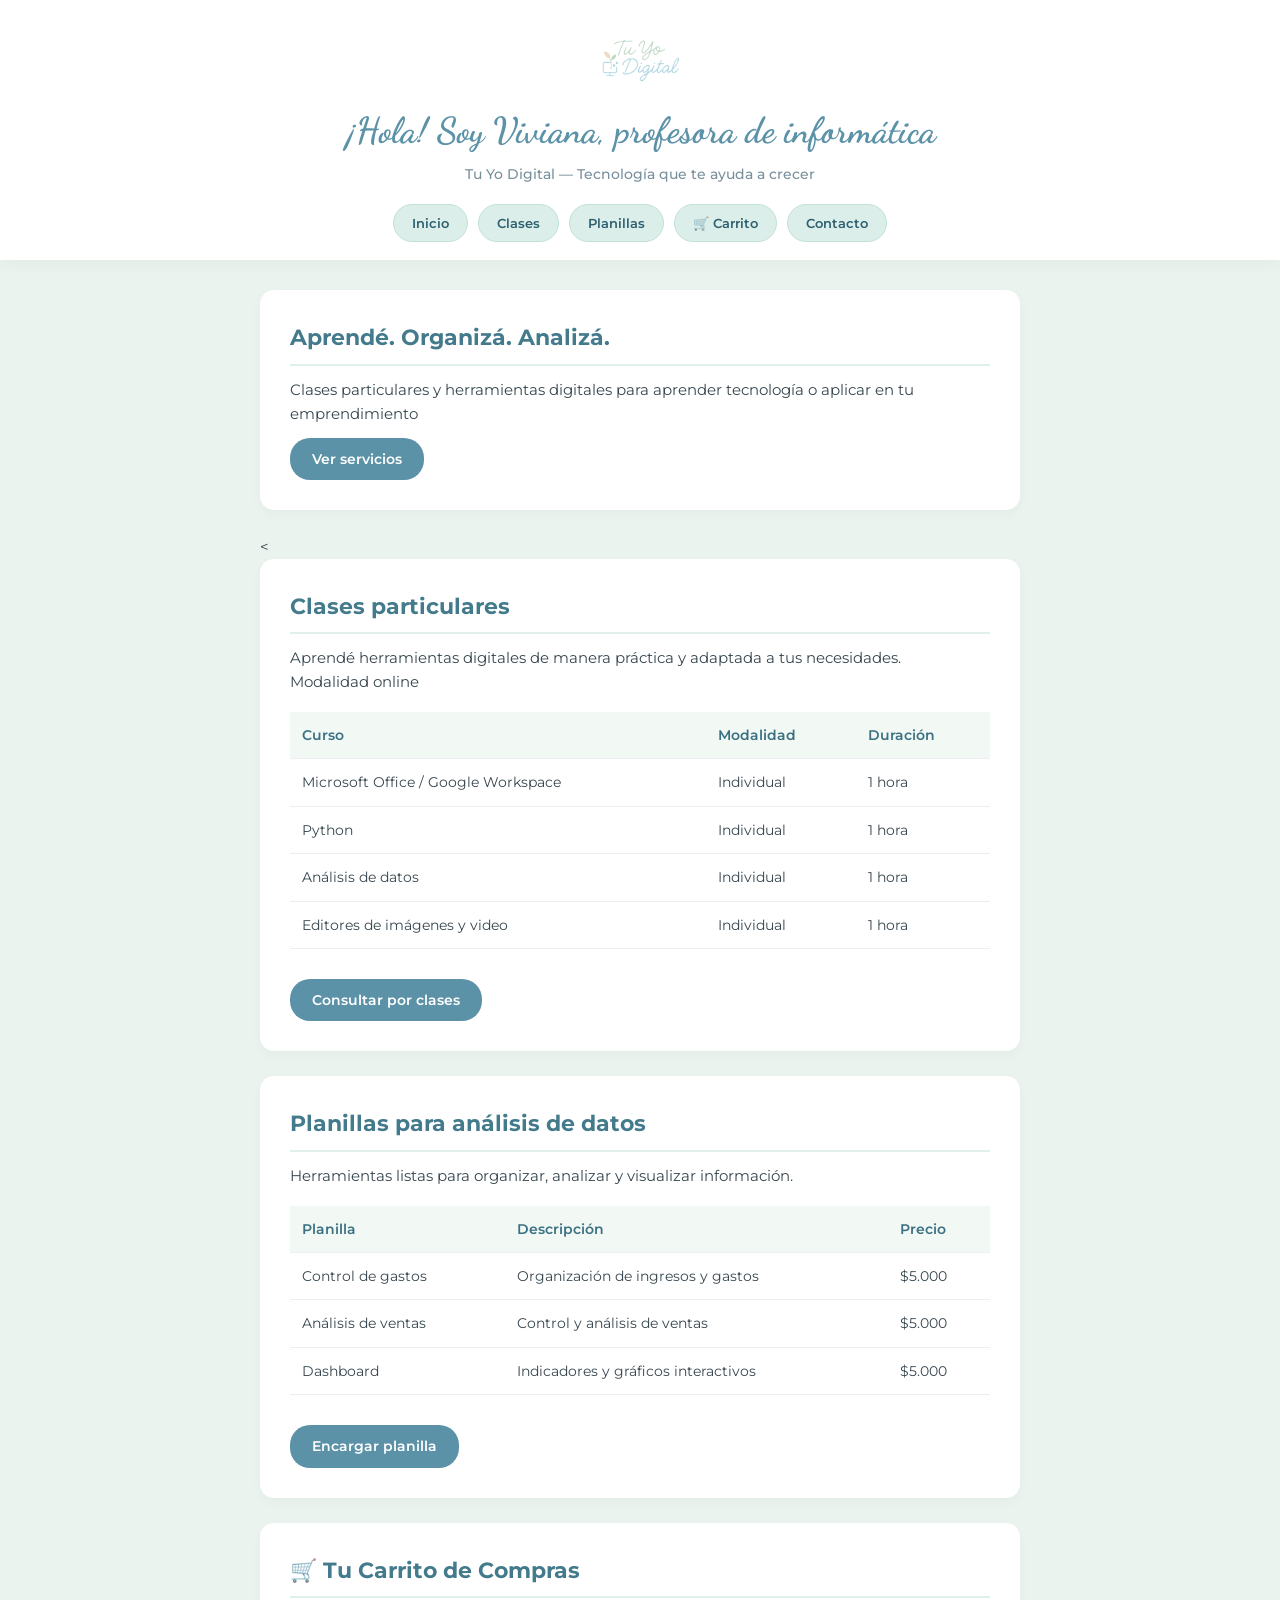
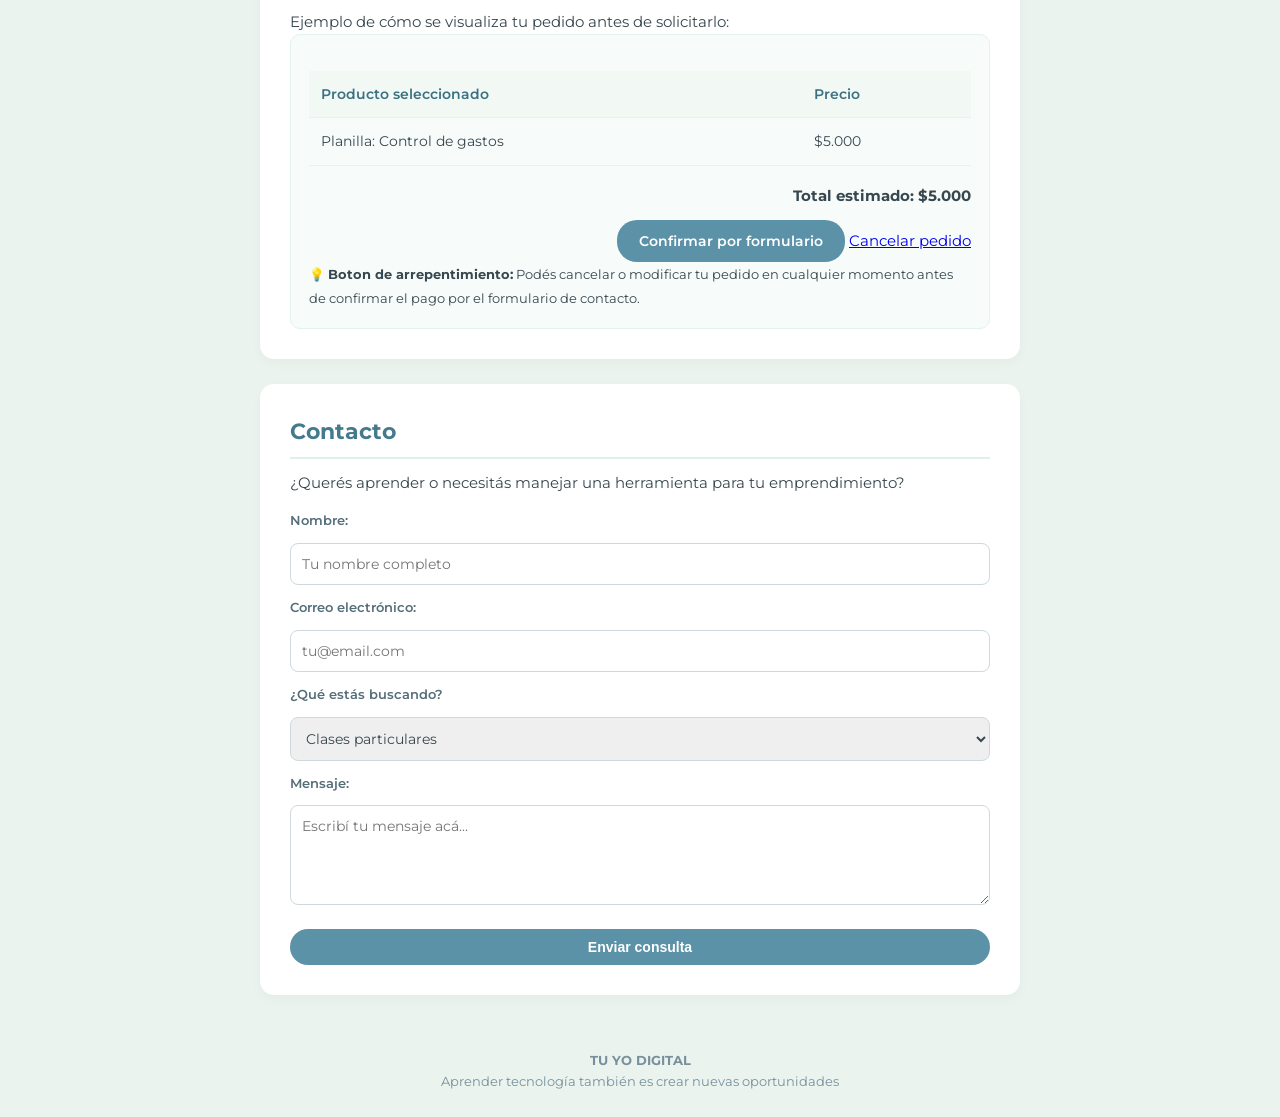
==== index.html @ 4d8b0ce8 "Primer commit: entrega del proyecto" ====
<!DOCTYPE html>
<!-- 'lang="es"' le indica a los buscadores y lectores de pantalla que el sitio está en español -->
<html lang="es">
<head>
    <!-- Define la codificación de caracteres para que se lean bien los acentos y las eñes -->
    <meta charset="UTF-8">

    <!-- Controla la vista en dispositivos móviles (responsive -->
    <meta name="viewport" content="width=device-width, initial-scale=1.0">

    <!-- Título que se muestra en la pestaña del navegador -->
    <title>Tu Yo Digital</title>
    
    <!-- CONEXIÓN CON GOOGLE FONTS -->
    <!-- Importamos dos tipografías externas: Dancing Script  y Montserrat -->
    <link rel="preconnect" href="https://fonts.googleapis.com">
    <link rel="preconnect" href="https://fonts.gstatic.com" crossorigin>
    <link href="https://fonts.googleapis.com/css2?family=Dancing+Script:wght@600;700&family=Montserrat:wght@400;500;600;700&display=swap" rel="stylesheet">

    <!-- CSS Apariencia visual -->
    <style>
        /* El asterisco (*) selecciona TODOS los elementos de la página. 
           Limpiamos márgenes predeterminados para controlar el diseño desde cero */
        * {
            margin: 0;
            padding: 0;
            box-sizing: border-box; /* Incluye bordes y rellenos en el ancho total */
        }

        /* Hace que la navegación con botones de salto (#inicio, #clases) desplace la página suavemente */
        html {
            scroll-behavior: smooth;
        }

        /* ESTILOS DEL CUERPO (BACKGROUND Y TIPOGRAFÍA GENERAL) */
        body {
            background-color: #eaf3ed;  /* Fondo verde pastel claro y relajante */
            color: #37474f;            /* Texto en gris oscuro */
            font-family: 'Montserrat', sans-serif; /* Tipografía principal */
            font-size: 15px;
            line-height: 1.6;          /* Espaciado entre líneas de texto */
        }

        /* ENCABEZADO (HEADER) FIJO */
        header {
            background-color: #ffffff; /* Fondo blanco para que resalte la cabecera */
            text-align: center;
            padding: 22px 20px 18px 20px;
            box-shadow: 0 4px 15px rgba(0, 0, 0, 0.04); /* Sombra suave inferior */
            position: sticky;                           /* Mantiene el header fijo al hacer scroll */
            top: 0;
            z-index: 100;                               /* Asegura que el header quede por encima de las secciones */
        }

        /* Control del logo */
        .logo-imagen {
            width: 100px;
            max-width: 100px;
            height: auto;
            display: block;
            margin: 0 auto 10px auto; /* Centra la imagen horizontalmente */
        }

        /* Título principal con fuente cursiva en azul pastel */
        h1 {
            font-family: 'Dancing Script', cursive;
            color: #5b92a8;             /* Azul pastel elegante */
            font-size: 36px;
            font-weight: 700;
            margin-bottom: 4px;
        }

        .subtitulo {
            color: #78909c;
            font-size: 14px;
            margin-bottom: 18px;
            font-weight: 500;
        }

        /* MENÚ DE NAVEGACIÓN */
        .menu-navegacion {
            display: flex;
            justify-content: center; /* Centra los botones del menú */
            gap: 10px;               /* Distancia entre botones */
            flex-wrap: wrap;         /* Permite que los botones bajen si la pantalla es pequeña */
        }

        /* BOTONES DEL MENÚ (Forma de píldora) */
        .btn-nav {
            background-color: #dceee9; /* Fondo suave mezcla verde/azul */
            color: #2e6070;            /* Texto azul pastel oscuro */
            padding: 8px 18px;
            text-decoration: none;      /* Quita el subrayado típico de los enlaces */
            border-radius: 20px;        /* Bordes redondeados */
            font-size: 13px;
            font-weight: 600;
            border: 1px solid #c2e2d8;
            transition: all 0.2s ease;  /* Transición suave al pasar el cursor */
        }

        /* EFECTO HOVER: Cambia de color cuando pasás el mouse por arriba */
        .btn-nav:hover {
            background-color: #5b92a8;
            color: #ffffff;
            border-color: #5b92a8;
            transform: translateY(-2px); /* Eleva levemente el botón */
        }

        /* CONTENEDOR PRINCIPAL Y SECCIONES */
        main {
            max-width: 800px;  /* Ancho máximo para mantener la lectura cómoda */
            margin: 30px auto; /* Centra el contenido horizontalmente */
            padding: 0 20px;
        }

        /* Cada sección actúa como una tarjeta blanca flotante */
        section {
            background: #ffffff;
            padding: 30px;
            margin-bottom: 25px;
            border-radius: 14px;
            box-shadow: 0 4px 12px rgba(0, 0, 0, 0.03); /* Sombra sutil alrededor */
        }

        /* Títulos secundarios (H2) de cada sección */
        h2 {
            color: #437a8c;            /* Azul pastel */
            font-size: 22px;
            font-weight: 700;
            margin-bottom: 12px;
            border-bottom: 2px solid #e0f0eb; /* Línea separadora inferior suave */
            padding-bottom: 8px;
        }

        /* TABLAS DE CONTENIDO */
        table {
            width: 100%;
            border-collapse: collapse; /* Une las líneas de celda para que se vea limpio */
            margin: 18px 0;
        }

        th, td {
            padding: 12px;
            text-align: left;
            font-size: 14px;
            border-bottom: 1px solid #eceff1;
        }

        /* Encabezados de tabla */
        th {
            background-color: #f2f9f5;
            color: #3b7182;
            font-weight: 600;
        }

        /* BOTONES DE ACCIÓN (Llamadas a la acción y botón de formulario) */
        .btn-accion, 
        button[type="submit"] {
            display: inline-block;
            background-color: #5b92a8; /* Azul pastel llamativo */
            color: #ffffff;
            padding: 10px 22px;
            border: none;
            border-radius: 20px;
            text-decoration: none;
            font-size: 14px;
            font-weight: 600;
            cursor: pointer;
            margin-top: 12px;
            transition: background-color 0.2s ease, transform 0.2s ease;
        }

        .btn-accion:hover, 
        button[type="submit"]:hover {
            background-color: #46768a;
            transform: translateY(-1px);
        }

        /* SECCIÓN CARRITO */
        .contenedor-carrito {
            background-color: #f7fcfa; /* Recuadro interno con tono diferencial */
            padding: 18px;
            border-radius: 10px;
            border: 1px solid #e3f2ed;
        }

        .total-carrito {
            text-align: right;
            margin-top: 12px;
        }

        /* FORMULARIO DE CONTACTO */
        form {
            display: flex;
            flex-direction: column; /* Alinea los elementos en columna (uno abajo del otro) */
            gap: 12px;               /* Espacio uniforme entre campos */
            margin-top: 15px;
        }

        label {
            font-size: 13px;
            font-weight: 600;
            color: #546e7a;
        }

        /* Estilo de los cuadros donde el usuario escribe o selecciona */
        input, select, textarea {
            padding: 11px;
            border: 1px solid #cfd8dc;
            border-radius: 8px;
            font-family: inherit;
            font-size: 14px;
            color: #37474f;
            outline: none;
            transition: border-color 0.2s ease;
        }

        /* Borde azul pastel cuando el usuario hace clic dentro de un campo */
        input:focus, select:focus, textarea:focus {
            border-color: #5b92a8;
        }

        textarea {
            min-height: 100px;
            resize: vertical; /* Permite estirar el cuadro solo hacia abajo */
        }

        /* PIE DE PÁGINA */
        footer {
            text-align: center;
            padding: 25px;
            color: #78909c;
            font-size: 13px;
        }
    </style>
</head>
<body>

    <!-- ENCABEZADO Y MENU -->
    <header>
        <img src="logo.png" alt="Logo de Tu Yo Digital" class="logo-imagen">
        <h1>¡Hola! Soy Viviana, profesora de informática</h1>
        <p class="subtitulo">Tu Yo Digital — Tecnología que te ayuda a crecer</p>

        <!-- Navegación con links que apuntan a los 'id' de cada sección -->
        <nav class="menu-navegacion">
            <a href="#inicio" class="btn-nav">Inicio</a>
            <a href="#clases" class="btn-nav">Clases</a>
            <a href="#planillas" class="btn-nav">Planillas</a>
            <a href="#carrito" class="btn-nav">🛒 Carrito</a>
            <a href="#contacto" class="btn-nav">Contacto</a>
        </nav>
    </header>

    <!-- CONTENIDO PRINCIPAL -->
    <main>

        <!-- SECCIÓN 1: INICIO -->
        <section id="inicio">
            <h2>Aprendé. Organizá. Analizá.</h2>
            <p>Clases particulares y herramientas digitales para aprender tecnología o aplicar en tu emprendimiento</p>
            <a href="#clases" class="btn-accion">Ver servicios</a>
        </section>
<
        <!-- SECCIÓN 2: CLASES PARTICULARES -->
        <section id="clases">
            <h2>Clases particulares</h2>
            <p>Aprendé herramientas digitales de manera práctica y adaptada a tus necesidades.</p> 
            <p>Modalidad online </p>
            
            <table>
                <thead>
                    <tr>
                        <th>Curso</th>
                        <th>Modalidad</th>
                        <th>Duración</th>
                    </tr>
                </thead>
                <tbody>
                    <tr>
                        <td>Microsoft Office / Google Workspace</td>
                        <td>Individual</td>
                        <td>1 hora</td>
                    </tr>
                    <tr>
                        <td>Python</td>
                        <td>Individual</td>
                        <td>1 hora</td>
                    </tr>
                    <tr>
                        <td>Análisis de datos</td>
                        <td>Individual</td>
                        <td>1 hora</td>
                    </tr>
                    <tr>
                        <td>Editores de imágenes y video</td>
                        <td>Individual</td>
                        <td>1 hora</td>
                    </tr>
                </tbody>
            </table>
            <a href="#contacto" class="btn-accion">Consultar por clases</a>
        </section>

        <!-- SECCIÓN 3: PLANILLAS -->
        <section id="planillas">
            <h2>Planillas para análisis de datos</h2>
            <p>Herramientas listas para organizar, analizar y visualizar información.</p>

            <table>
                <thead>
                    <tr>
                        <th>Planilla</th>
                        <th>Descripción</th>
                        <th>Precio</th>
                    </tr>
                </thead>
                <tbody>
                    <tr>
                        <td>Control de gastos</td>
                        <td>Organización de ingresos y gastos</td>
                        <td>$5.000</td>
                    </tr>
                    <tr>
                        <td>Análisis de ventas</td>
                        <td>Control y análisis de ventas</td>
                        <td>$5.000</td>
                    </tr>
                    <tr>
                        <td>Dashboard</td>
                        <td>Indicadores y gráficos interactivos</td>
                        <td>$5.000</td>
                    </tr>
                </tbody>
            </table>
            <a href="#contacto" class="btn-accion">Encargar planilla</a>
        </section>

        <!-- SECCIÓN 4: VISTA PREVIA DEL CARRITO -->
       <!-- SECCIÓN 4: VISTA PREVIA DEL CARRITO CON OPCIÓN DE ARREPENTIMIENTO -->
        <section id="carrito">
            <h2>🛒 Tu Carrito de Compras</h2>
            <p>Ejemplo de cómo se visualiza tu pedido antes de solicitarlo:</p>
            
            <div class="contenedor-carrito">
                <table>
                    <thead>
                        <tr>
                            <th>Producto seleccionado</th>
                            <th>Precio</th>
                        </tr>
                    </thead>
                    <tbody>
                        <tr>
                            <td>Planilla: Control de gastos</td>
                            <td>$5.000</td>
                        </tr>
                    </tbody>
                </table>

                <!-- Resumen de total y botones de acción -->
                <div class="total-carrito">
                    <p><strong>Total estimado: $5.000</strong></p>
                    
                    <!-- Botón principal para confirmar -->
                    <a href="#contacto" class="btn-accion">Confirmar por formulario</a>
                    
                    <!-- Botón secundario para arrepentimiento / cancelar -->
                    <a href="#planillas" class="btn-cancelar"> Cancelar pedido</a>
                </div>

                <!-- NOTA DE ARREPENTIMIENTO -->
                <!-- Aclaración visible para dar tranquilidad al usuario -->
                <p class="nota-arrepentimiento">
                    <small>💡 <strong>Boton de arrepentimiento:</strong> Podés cancelar o modificar tu pedido en cualquier momento antes de confirmar el pago por el formulario de contacto.</small>
                </p>
            </div>
        </section>

        <!-- SECCIÓN 5: FORMULARIO DE CONTACTO -->
        <section id="contacto">
            <h2>Contacto</h2>
            <p>¿Querés aprender o necesitás manejar una herramienta para tu emprendimiento?</p>

            <form>
                <label for="nombre">Nombre:</label>
                <input type="text" id="nombre" name="nombre" placeholder="Tu nombre completo" required>

                <label for="email">Correo electrónico:</label>
                <input type="email" id="email" name="email" placeholder="tu@email.com" required>

                <label for="servicio">¿Qué estás buscando?</label>
                <select id="servicio" name="servicio">
                    <option value="clases">Clases particulares</option>
                    <option value="planillas">Planillas de cálculo</option>
                    <option value="consulta">Otra consulta</option>
                </select>

                <label for="mensaje">Mensaje:</label>
                <textarea id="mensaje" name="mensaje" placeholder="Escribí tu mensaje acá..." required></textarea>

                <button type="submit" class="btn-accion">Enviar consulta</button>
            </form>
        </section>

    </main>

    <!-- PIE DE PÁGINA -->
    <footer>
        <p><strong>TU YO DIGITAL</strong></p>
        <p>Aprender tecnología también es crear nuevas oportunidades </p>
    </footer>

</body>
</html>
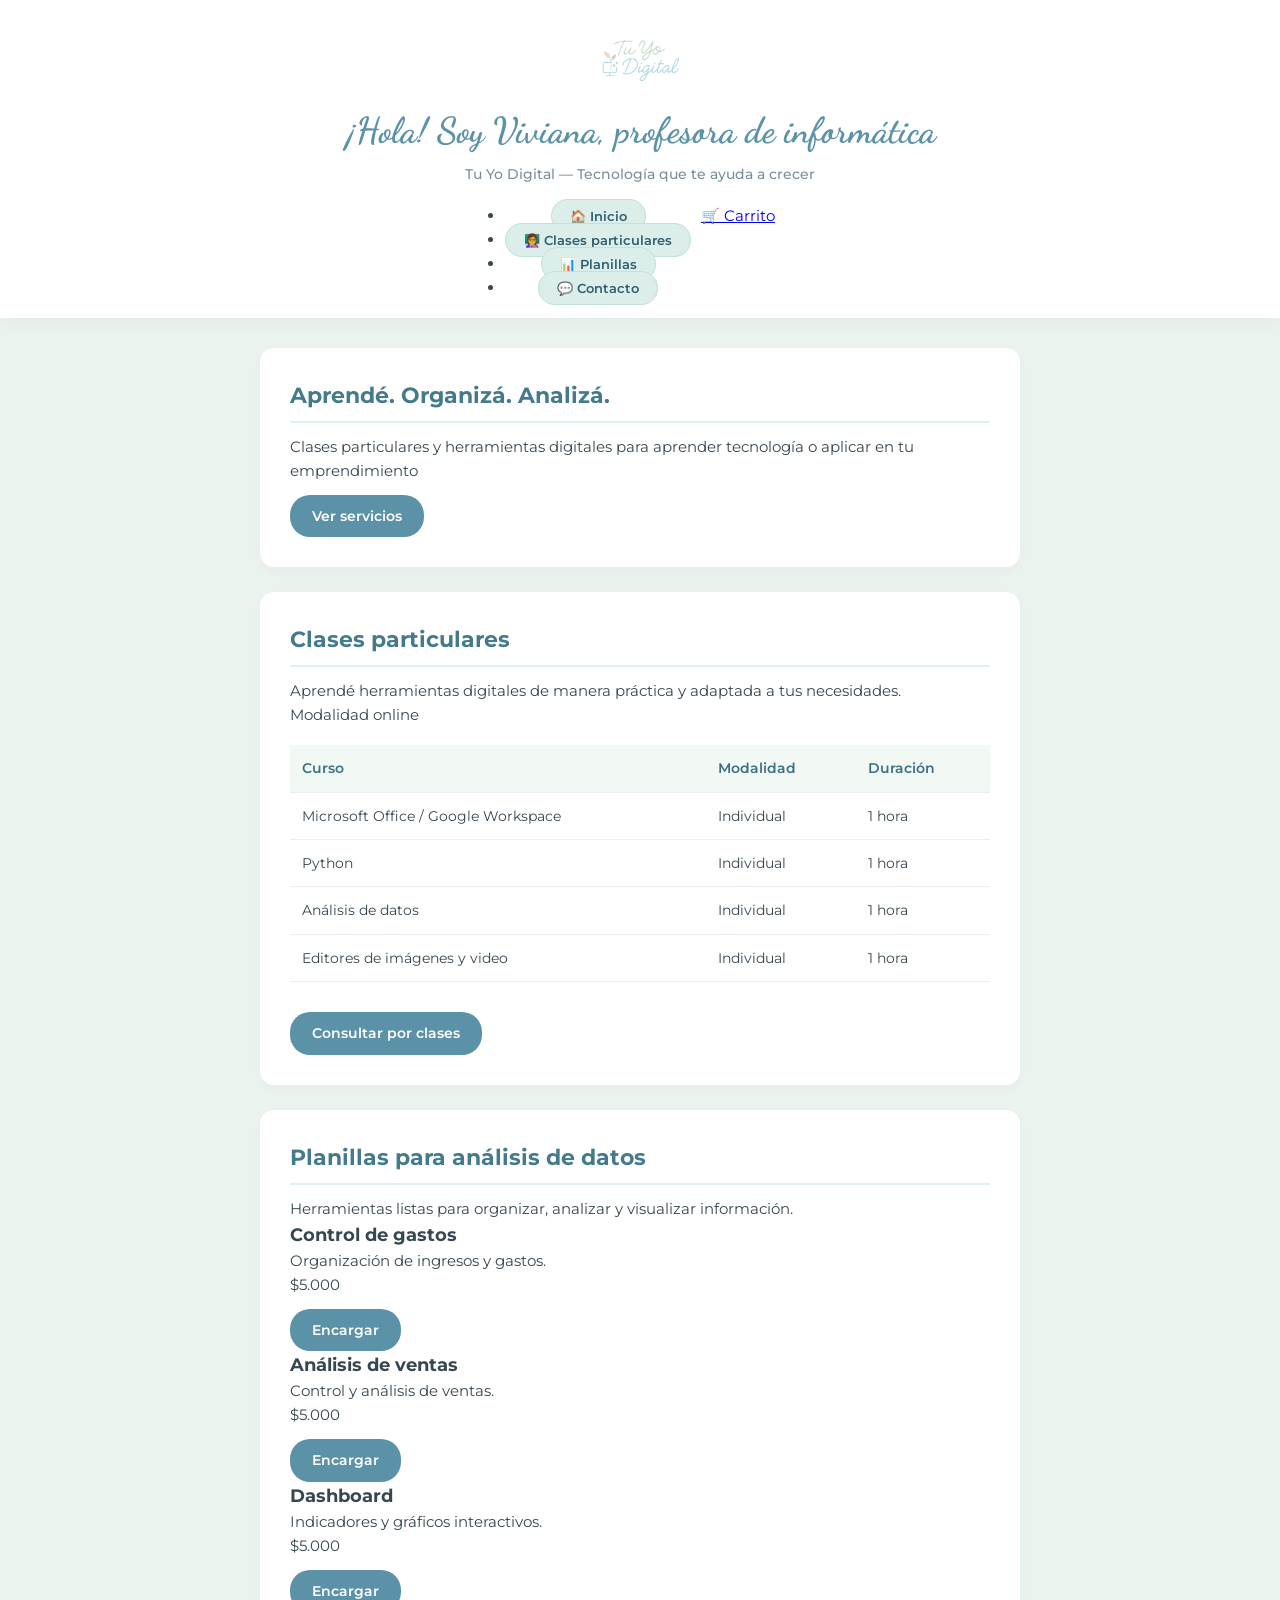
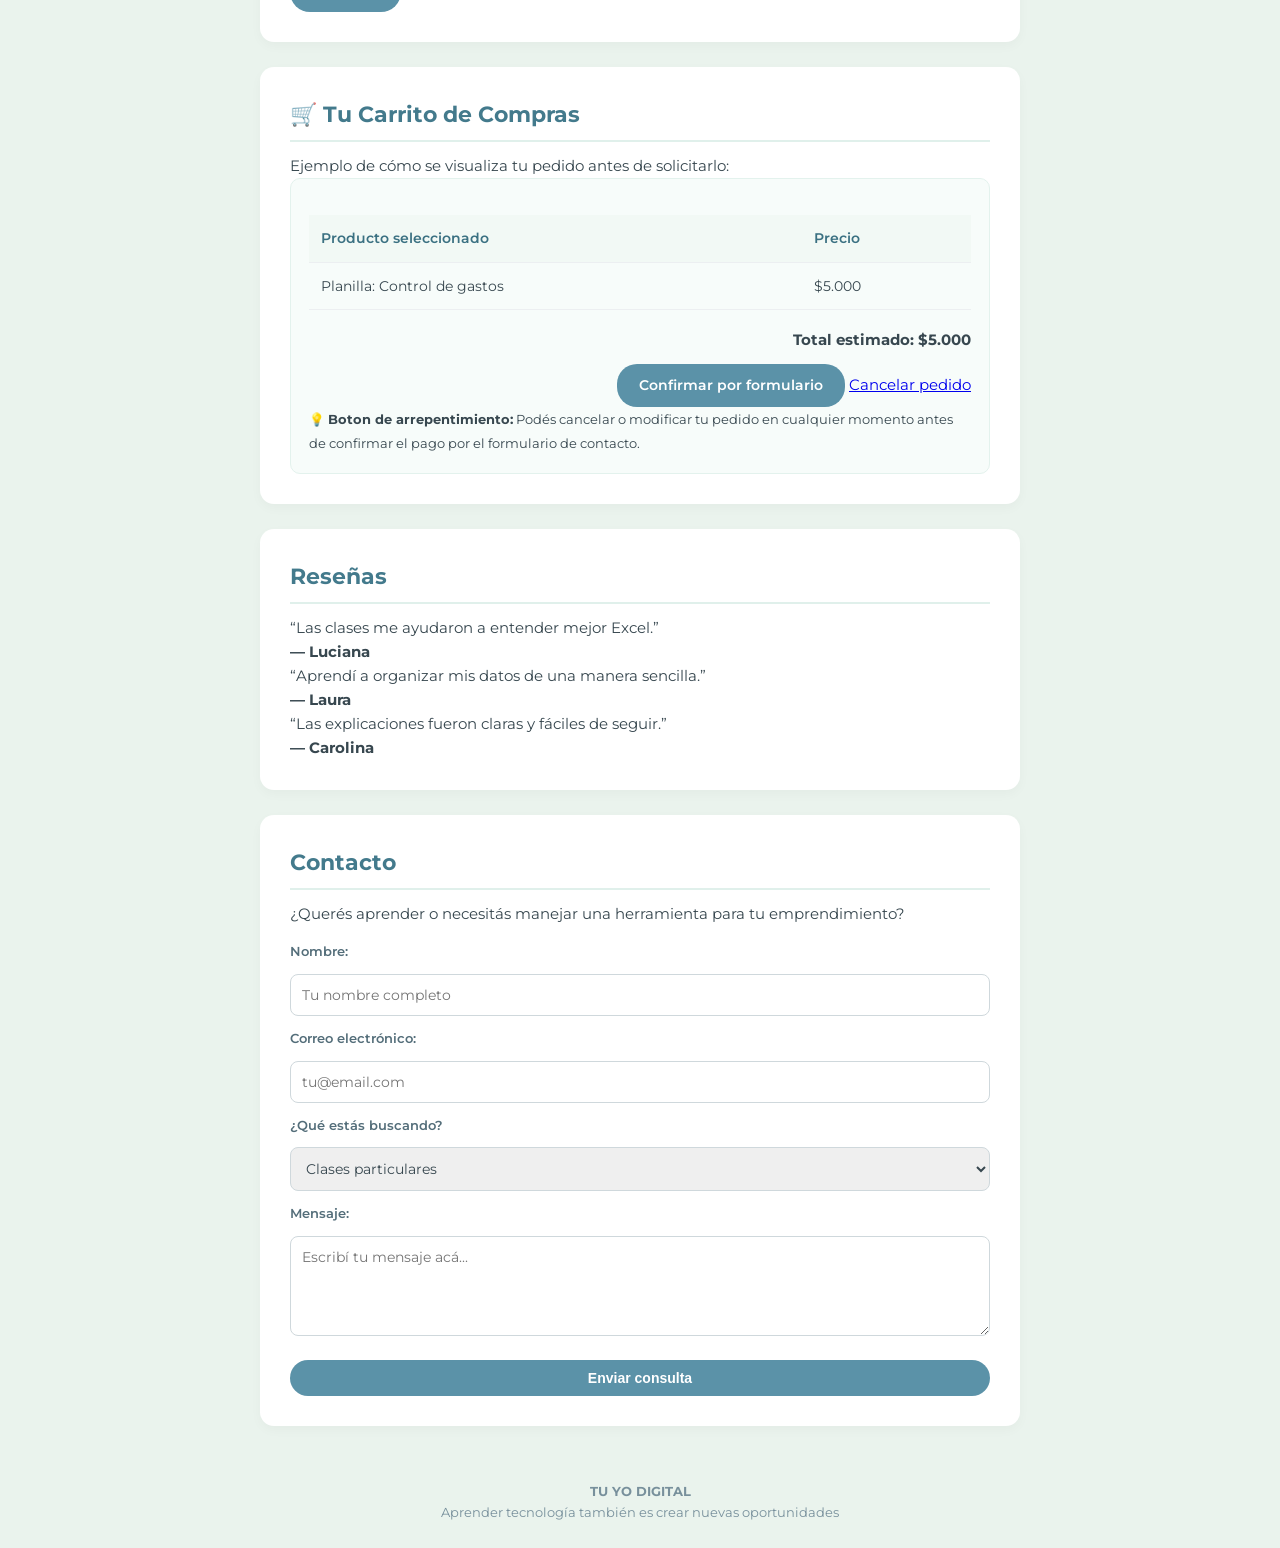
==== commit 43b63312: "Actualizo pagina web" ====
--- a/index.html
+++ b/index.html
@@ -1,6 +1,7 @@
 <!DOCTYPE html>
 <!-- 'lang="es"' le indica a los buscadores y lectores de pantalla que el sitio está en español -->
 <html lang="es">
+
 <head>
     <!-- Define la codificación de caracteres para que se lean bien los acentos y las eñes -->
     <meta charset="UTF-8">
@@ -10,12 +11,14 @@
 
     <!-- Título que se muestra en la pestaña del navegador -->
     <title>Tu Yo Digital</title>
-    
+
     <!-- CONEXIÓN CON GOOGLE FONTS -->
     <!-- Importamos dos tipografías externas: Dancing Script  y Montserrat -->
     <link rel="preconnect" href="https://fonts.googleapis.com">
     <link rel="preconnect" href="https://fonts.gstatic.com" crossorigin>
-    <link href="https://fonts.googleapis.com/css2?family=Dancing+Script:wght@600;700&family=Montserrat:wght@400;500;600;700&display=swap" rel="stylesheet">
+    <link
+        href="https://fonts.googleapis.com/css2?family=Dancing+Script:wght@600;700&family=Montserrat:wght@400;500;600;700&display=swap"
+        rel="stylesheet">
 
     <!-- CSS Apariencia visual -->
     <style>
@@ -24,7 +27,8 @@
         * {
             margin: 0;
             padding: 0;
-            box-sizing: border-box; /* Incluye bordes y rellenos en el ancho total */
+            box-sizing: border-box;
+            /* Incluye bordes y rellenos en el ancho total */
         }
 
         /* Hace que la navegación con botones de salto (#inicio, #clases) desplace la página suavemente */
@@ -34,22 +38,30 @@
 
         /* ESTILOS DEL CUERPO (BACKGROUND Y TIPOGRAFÍA GENERAL) */
         body {
-            background-color: #eaf3ed;  /* Fondo verde pastel claro y relajante */
-            color: #37474f;            /* Texto en gris oscuro */
-            font-family: 'Montserrat', sans-serif; /* Tipografía principal */
+            background-color: #eaf3ed;
+            /* Fondo verde pastel claro y relajante */
+            color: #37474f;
+            /* Texto en gris oscuro */
+            font-family: 'Montserrat', sans-serif;
+            /* Tipografía principal */
             font-size: 15px;
-            line-height: 1.6;          /* Espaciado entre líneas de texto */
+            line-height: 1.6;
+            /* Espaciado entre líneas de texto */
         }
 
         /* ENCABEZADO (HEADER) FIJO */
         header {
-            background-color: #ffffff; /* Fondo blanco para que resalte la cabecera */
+            background-color: #ffffff;
+            /* Fondo blanco para que resalte la cabecera */
             text-align: center;
             padding: 22px 20px 18px 20px;
-            box-shadow: 0 4px 15px rgba(0, 0, 0, 0.04); /* Sombra suave inferior */
-            position: sticky;                           /* Mantiene el header fijo al hacer scroll */
+            box-shadow: 0 4px 15px rgba(0, 0, 0, 0.04);
+            /* Sombra suave inferior */
+            position: sticky;
+            /* Mantiene el header fijo al hacer scroll */
             top: 0;
-            z-index: 100;                               /* Asegura que el header quede por encima de las secciones */
+            z-index: 100;
+            /* Asegura que el header quede por encima de las secciones */
         }
 
         /* Control del logo */
@@ -58,13 +70,15 @@
             max-width: 100px;
             height: auto;
             display: block;
-            margin: 0 auto 10px auto; /* Centra la imagen horizontalmente */
+            margin: 0 auto 10px auto;
+            /* Centra la imagen horizontalmente */
         }
 
         /* Título principal con fuente cursiva en azul pastel */
         h1 {
             font-family: 'Dancing Script', cursive;
-            color: #5b92a8;             /* Azul pastel elegante */
+            color: #5b92a8;
+            /* Azul pastel elegante */
             font-size: 36px;
             font-weight: 700;
             margin-bottom: 4px;
@@ -80,22 +94,30 @@
         /* MENÚ DE NAVEGACIÓN */
         .menu-navegacion {
             display: flex;
-            justify-content: center; /* Centra los botones del menú */
-            gap: 10px;               /* Distancia entre botones */
-            flex-wrap: wrap;         /* Permite que los botones bajen si la pantalla es pequeña */
+            justify-content: center;
+            /* Centra los botones del menú */
+            gap: 10px;
+            /* Distancia entre botones */
+            flex-wrap: wrap;
+            /* Permite que los botones bajen si la pantalla es pequeña */
         }
 
         /* BOTONES DEL MENÚ (Forma de píldora) */
         .btn-nav {
-            background-color: #dceee9; /* Fondo suave mezcla verde/azul */
-            color: #2e6070;            /* Texto azul pastel oscuro */
+            background-color: #dceee9;
+            /* Fondo suave mezcla verde/azul */
+            color: #2e6070;
+            /* Texto azul pastel oscuro */
             padding: 8px 18px;
-            text-decoration: none;      /* Quita el subrayado típico de los enlaces */
-            border-radius: 20px;        /* Bordes redondeados */
+            text-decoration: none;
+            /* Quita el subrayado típico de los enlaces */
+            border-radius: 20px;
+            /* Bordes redondeados */
             font-size: 13px;
             font-weight: 600;
             border: 1px solid #c2e2d8;
-            transition: all 0.2s ease;  /* Transición suave al pasar el cursor */
+            transition: all 0.2s ease;
+            /* Transición suave al pasar el cursor */
         }
 
         /* EFECTO HOVER: Cambia de color cuando pasás el mouse por arriba */
@@ -103,13 +125,16 @@
             background-color: #5b92a8;
             color: #ffffff;
             border-color: #5b92a8;
-            transform: translateY(-2px); /* Eleva levemente el botón */
+            transform: translateY(-2px);
+            /* Eleva levemente el botón */
         }
 
         /* CONTENEDOR PRINCIPAL Y SECCIONES */
         main {
-            max-width: 800px;  /* Ancho máximo para mantener la lectura cómoda */
-            margin: 30px auto; /* Centra el contenido horizontalmente */
+            max-width: 800px;
+            /* Ancho máximo para mantener la lectura cómoda */
+            margin: 30px auto;
+            /* Centra el contenido horizontalmente */
             padding: 0 20px;
         }
 
@@ -119,27 +144,32 @@
             padding: 30px;
             margin-bottom: 25px;
             border-radius: 14px;
-            box-shadow: 0 4px 12px rgba(0, 0, 0, 0.03); /* Sombra sutil alrededor */
+            box-shadow: 0 4px 12px rgba(0, 0, 0, 0.03);
+            /* Sombra sutil alrededor */
         }
 
         /* Títulos secundarios (H2) de cada sección */
         h2 {
-            color: #437a8c;            /* Azul pastel */
+            color: #437a8c;
+            /* Azul pastel */
             font-size: 22px;
             font-weight: 700;
             margin-bottom: 12px;
-            border-bottom: 2px solid #e0f0eb; /* Línea separadora inferior suave */
+            border-bottom: 2px solid #e0f0eb;
+            /* Línea separadora inferior suave */
             padding-bottom: 8px;
         }
 
         /* TABLAS DE CONTENIDO */
         table {
             width: 100%;
-            border-collapse: collapse; /* Une las líneas de celda para que se vea limpio */
+            border-collapse: collapse;
+            /* Une las líneas de celda para que se vea limpio */
             margin: 18px 0;
         }
 
-        th, td {
+        th,
+        td {
             padding: 12px;
             text-align: left;
             font-size: 14px;
@@ -154,10 +184,11 @@
         }
 
         /* BOTONES DE ACCIÓN (Llamadas a la acción y botón de formulario) */
-        .btn-accion, 
+        .btn-accion,
         button[type="submit"] {
             display: inline-block;
-            background-color: #5b92a8; /* Azul pastel llamativo */
+            background-color: #5b92a8;
+            /* Azul pastel llamativo */
             color: #ffffff;
             padding: 10px 22px;
             border: none;
@@ -170,7 +201,7 @@
             transition: background-color 0.2s ease, transform 0.2s ease;
         }
 
-        .btn-accion:hover, 
+        .btn-accion:hover,
         button[type="submit"]:hover {
             background-color: #46768a;
             transform: translateY(-1px);
@@ -178,7 +209,8 @@
 
         /* SECCIÓN CARRITO */
         .contenedor-carrito {
-            background-color: #f7fcfa; /* Recuadro interno con tono diferencial */
+            background-color: #f7fcfa;
+            /* Recuadro interno con tono diferencial */
             padding: 18px;
             border-radius: 10px;
             border: 1px solid #e3f2ed;
@@ -192,8 +224,10 @@
         /* FORMULARIO DE CONTACTO */
         form {
             display: flex;
-            flex-direction: column; /* Alinea los elementos en columna (uno abajo del otro) */
-            gap: 12px;               /* Espacio uniforme entre campos */
+            flex-direction: column;
+            /* Alinea los elementos en columna (uno abajo del otro) */
+            gap: 12px;
+            /* Espacio uniforme entre campos */
             margin-top: 15px;
         }
 
@@ -204,7 +238,9 @@
         }
 
         /* Estilo de los cuadros donde el usuario escribe o selecciona */
-        input, select, textarea {
+        input,
+        select,
+        textarea {
             padding: 11px;
             border: 1px solid #cfd8dc;
             border-radius: 8px;
@@ -216,13 +252,16 @@
         }
 
         /* Borde azul pastel cuando el usuario hace clic dentro de un campo */
-        input:focus, select:focus, textarea:focus {
+        input:focus,
+        select:focus,
+        textarea:focus {
             border-color: #5b92a8;
         }
 
         textarea {
             min-height: 100px;
-            resize: vertical; /* Permite estirar el cuadro solo hacia abajo */
+            resize: vertical;
+            /* Permite estirar el cuadro solo hacia abajo */
         }
 
         /* PIE DE PÁGINA */
@@ -234,6 +273,7 @@
         }
     </style>
 </head>
+
 <body>
 
     <!-- ENCABEZADO Y MENU -->
@@ -244,11 +284,14 @@
 
         <!-- Navegación con links que apuntan a los 'id' de cada sección -->
         <nav class="menu-navegacion">
-            <a href="#inicio" class="btn-nav">Inicio</a>
-            <a href="#clases" class="btn-nav">Clases</a>
-            <a href="#planillas" class="btn-nav">Planillas</a>
-            <a href="#carrito" class="btn-nav">🛒 Carrito</a>
-            <a href="#contacto" class="btn-nav">Contacto</a>
+            <ul>
+                <li><a href="#inicio" class="btn-nav">🏠 Inicio</a></li>
+                <li><a href="#clases" class="btn-nav">👩‍🏫 Clases particulares</a></li>
+                <li><a href="#planillas" class="btn-nav">📊 Planillas</a></li>
+                <li><a href="#contacto" class="btn-nav">💬 Contacto</a></li>
+            </ul>
+
+            <a href="#carrito" class="btn-carrito">🛒 Carrito</a>
         </nav>
     </header>
 
@@ -261,13 +304,14 @@
             <p>Clases particulares y herramientas digitales para aprender tecnología o aplicar en tu emprendimiento</p>
             <a href="#clases" class="btn-accion">Ver servicios</a>
         </section>
-<
+
+
         <!-- SECCIÓN 2: CLASES PARTICULARES -->
         <section id="clases">
             <h2>Clases particulares</h2>
-            <p>Aprendé herramientas digitales de manera práctica y adaptada a tus necesidades.</p> 
+            <p>Aprendé herramientas digitales de manera práctica y adaptada a tus necesidades.</p>
             <p>Modalidad online </p>
-            
+
             <table>
                 <thead>
                     <tr>
@@ -303,45 +347,46 @@
         </section>
 
         <!-- SECCIÓN 3: PLANILLAS -->
+
         <section id="planillas">
+
             <h2>Planillas para análisis de datos</h2>
+
             <p>Herramientas listas para organizar, analizar y visualizar información.</p>
 
-            <table>
-                <thead>
-                    <tr>
-                        <th>Planilla</th>
-                        <th>Descripción</th>
-                        <th>Precio</th>
-                    </tr>
-                </thead>
-                <tbody>
-                    <tr>
-                        <td>Control de gastos</td>
-                        <td>Organización de ingresos y gastos</td>
-                        <td>$5.000</td>
-                    </tr>
-                    <tr>
-                        <td>Análisis de ventas</td>
-                        <td>Control y análisis de ventas</td>
-                        <td>$5.000</td>
-                    </tr>
-                    <tr>
-                        <td>Dashboard</td>
-                        <td>Indicadores y gráficos interactivos</td>
-                        <td>$5.000</td>
-                    </tr>
-                </tbody>
-            </table>
-            <a href="#contacto" class="btn-accion">Encargar planilla</a>
-        </section>
-
-        <!-- SECCIÓN 4: VISTA PREVIA DEL CARRITO -->
-       <!-- SECCIÓN 4: VISTA PREVIA DEL CARRITO CON OPCIÓN DE ARREPENTIMIENTO -->
+            <div class="productos">
+
+                <div class="card-producto">
+                    <h3>Control de gastos</h3>
+                    <p>Organización de ingresos y gastos.</p>
+                    <p class="precio">$5.000</p>
+                    <a href="#contacto" class="btn-accion">Encargar</a>
+                </div>
+
+                <div class="card-producto">
+                    <h3>Análisis de ventas</h3>
+                    <p>Control y análisis de ventas.</p>
+                    <p class="precio">$5.000</p>
+                    <a href="#contacto" class="btn-accion">Encargar</a>
+                </div>
+
+                <div class="card-producto">
+                    <h3>Dashboard</h3>
+                    <p>Indicadores y gráficos interactivos.</p>
+                    <p class="precio">$5.000</p>
+                    <a href="#contacto" class="btn-accion">Encargar</a>
+                </div>
+
+            </div>
+
+        </section>
+
+
+        <!-- SECCIÓN 4: VISTA PREVIA DEL CARRITO CON OPCIÓN DE ARREPENTIMIENTO -->
         <section id="carrito">
             <h2>🛒 Tu Carrito de Compras</h2>
             <p>Ejemplo de cómo se visualiza tu pedido antes de solicitarlo:</p>
-            
+
             <div class="contenedor-carrito">
                 <table>
                     <thead>
@@ -361,10 +406,10 @@
                 <!-- Resumen de total y botones de acción -->
                 <div class="total-carrito">
                     <p><strong>Total estimado: $5.000</strong></p>
-                    
+
                     <!-- Botón principal para confirmar -->
                     <a href="#contacto" class="btn-accion">Confirmar por formulario</a>
-                    
+
                     <!-- Botón secundario para arrepentimiento / cancelar -->
                     <a href="#planillas" class="btn-cancelar"> Cancelar pedido</a>
                 </div>
@@ -372,12 +417,45 @@
                 <!-- NOTA DE ARREPENTIMIENTO -->
                 <!-- Aclaración visible para dar tranquilidad al usuario -->
                 <p class="nota-arrepentimiento">
-                    <small>💡 <strong>Boton de arrepentimiento:</strong> Podés cancelar o modificar tu pedido en cualquier momento antes de confirmar el pago por el formulario de contacto.</small>
+                    <small>💡 <strong>Boton de arrepentimiento:</strong> Podés cancelar o modificar tu pedido en
+                        cualquier momento antes de confirmar el pago por el formulario de contacto.</small>
                 </p>
             </div>
         </section>
 
         <!-- SECCIÓN 5: FORMULARIO DE CONTACTO -->
+
+        <!-- SECCIÓN DE RESEÑAS FIJAS -->
+        <section id="resenas">
+
+            <h2>Reseñas</h2>
+
+            <div class="resenas-grid">
+
+                <div class="resena">
+                    <p>“Las clases me ayudaron a entender mejor Excel.”</p>
+                    <strong>— Luciana</strong>
+                </div>
+
+                <div class="resena">
+                    <p>“Aprendí a organizar mis datos de una manera sencilla.”</p>
+                    <strong>— Laura</strong>
+                </div>
+
+                <div class="resena">
+                    <p>“Las explicaciones fueron claras y fáciles de seguir.”</p>
+                    <strong>— Carolina</strong>
+                </div>
+
+            </div>
+
+        </section>
+
+
+        <!-- CONTACTO -->
+
+
+
         <section id="contacto">
             <h2>Contacto</h2>
             <p>¿Querés aprender o necesitás manejar una herramienta para tu emprendimiento?</p>
@@ -412,4 +490,5 @@
     </footer>
 
 </body>
+
 </html>
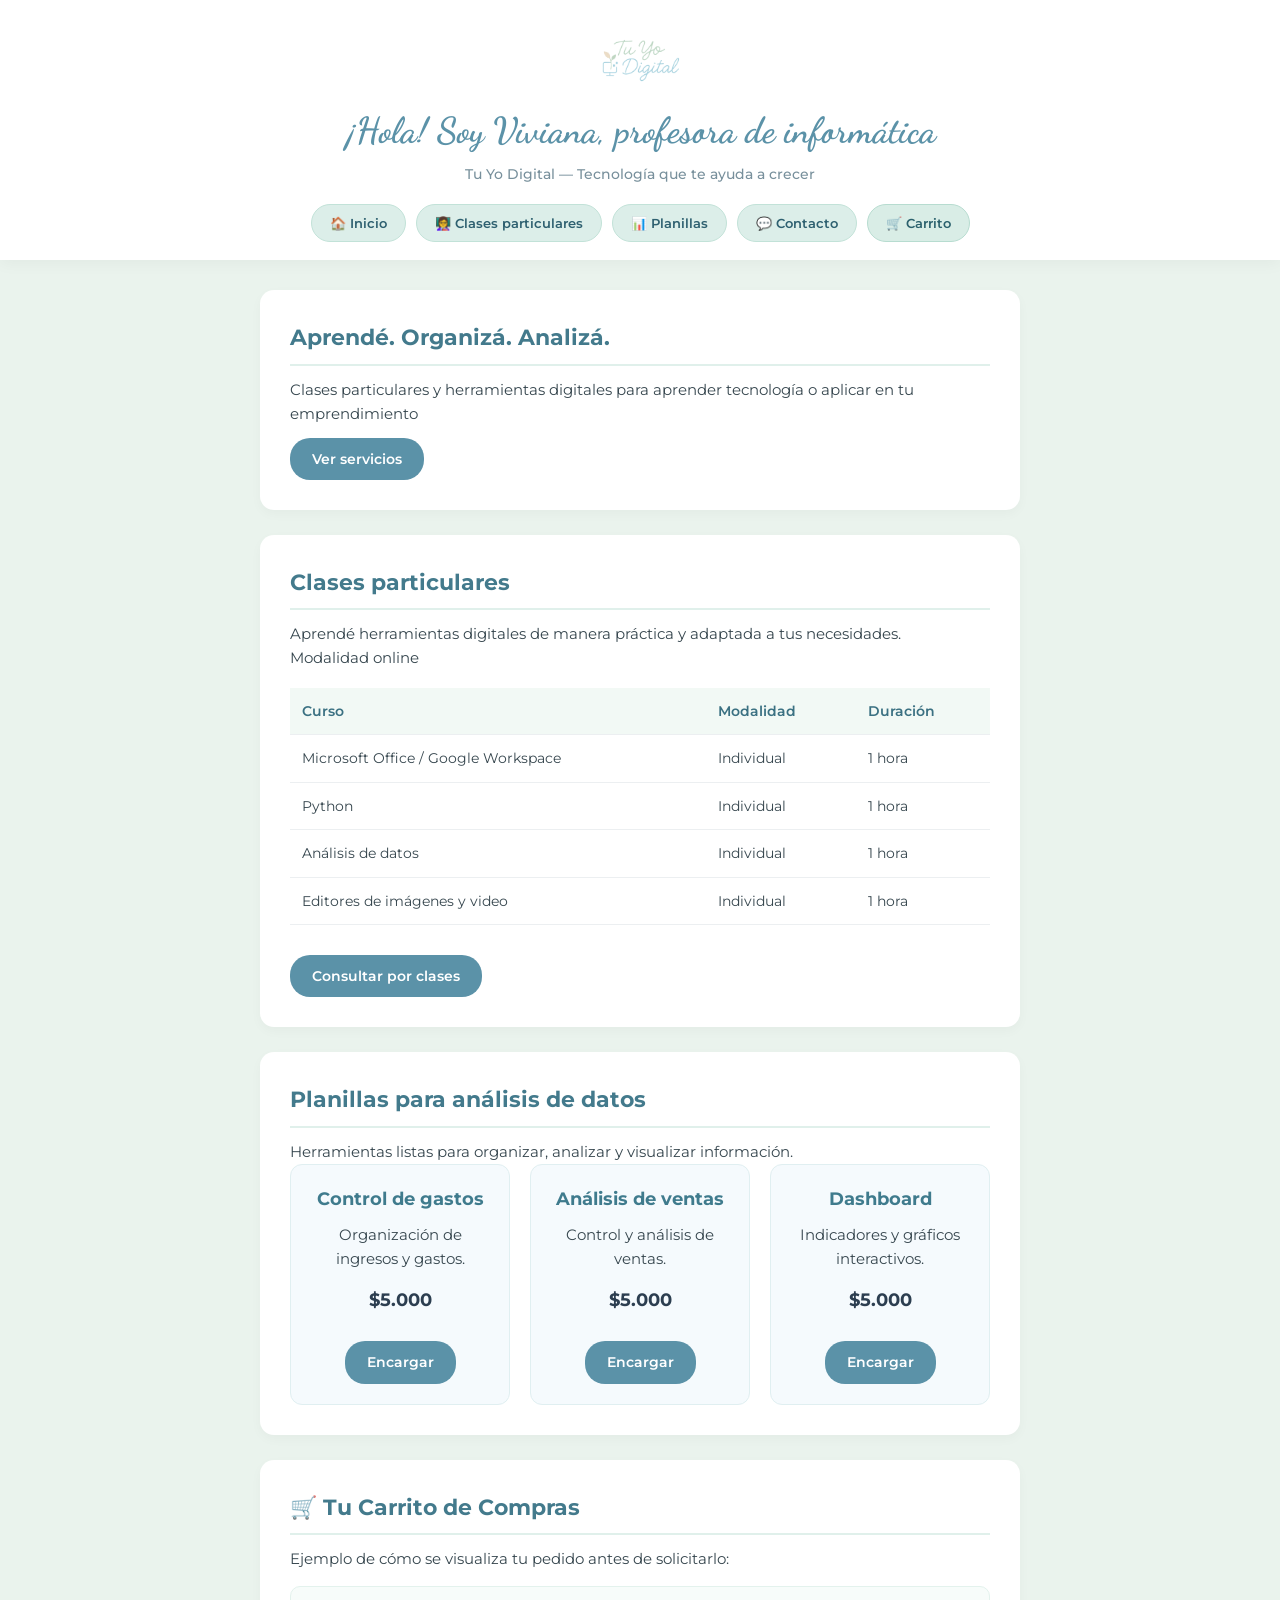
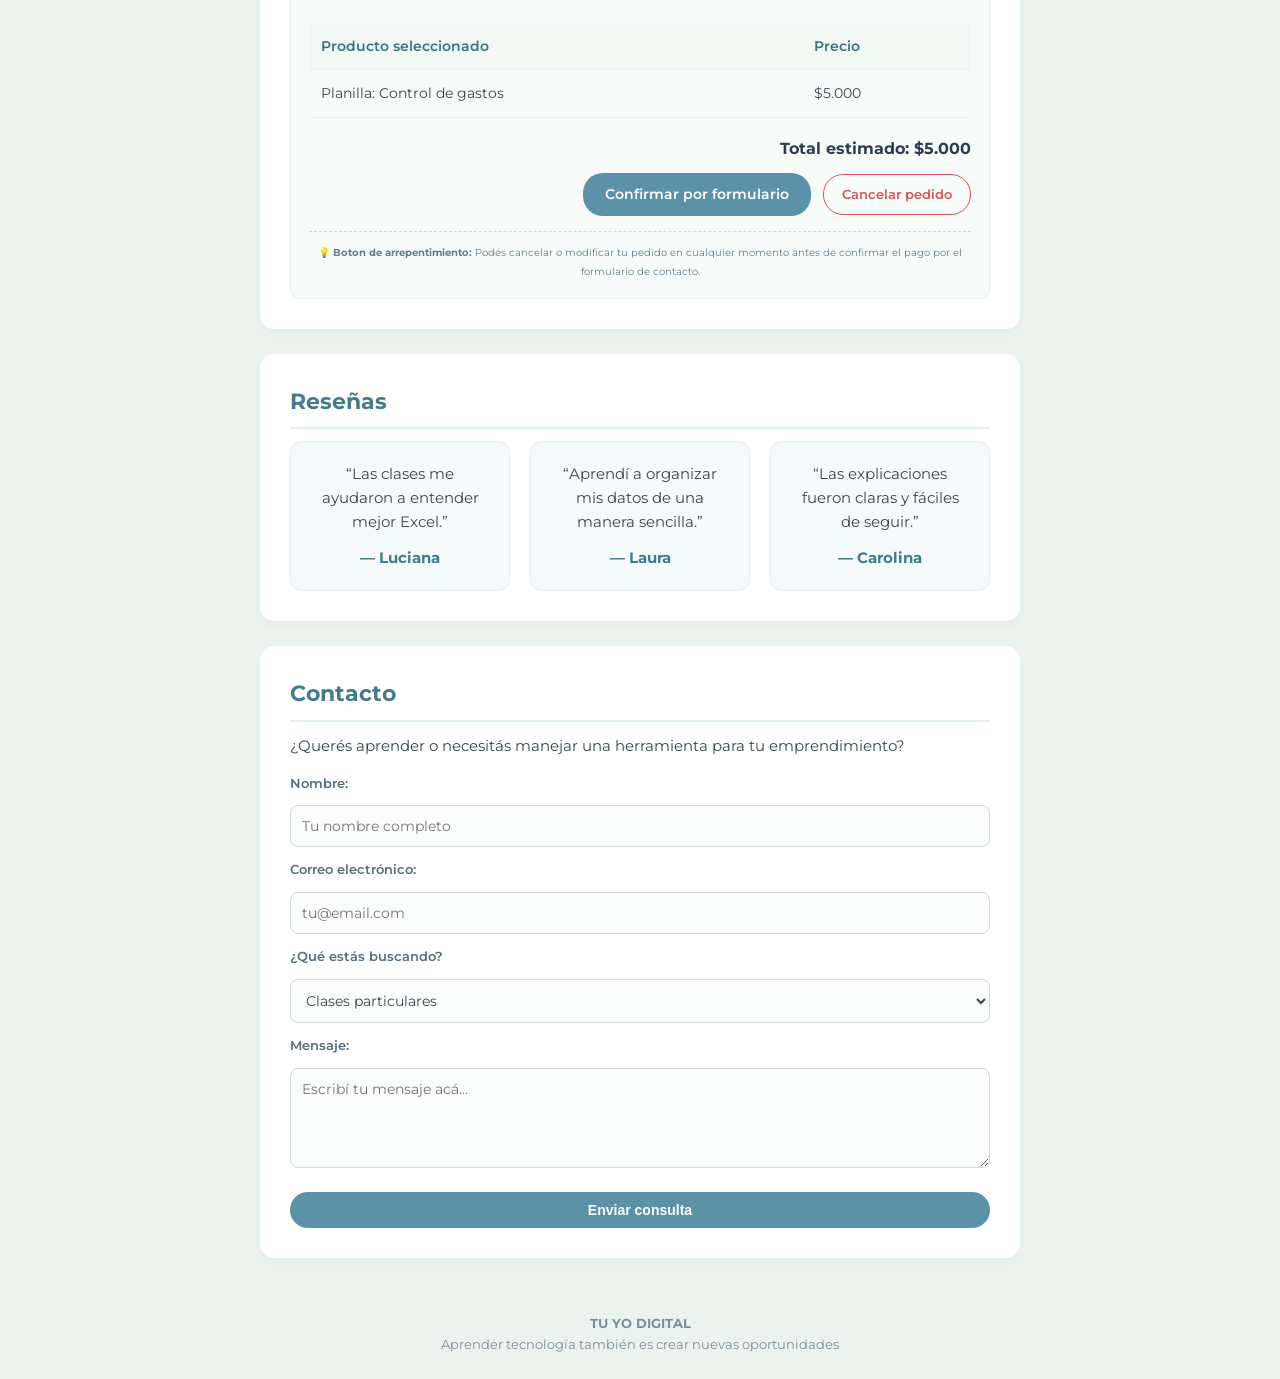
==== commit c0566c54: "Actualizo estilos y conexion CSS" ====
--- a/index.html
+++ b/index.html
@@ -19,9 +19,11 @@
     <link
         href="https://fonts.googleapis.com/css2?family=Dancing+Script:wght@600;700&family=Montserrat:wght@400;500;600;700&display=swap"
         rel="stylesheet">
+    <link rel="stylesheet" href="estilo.css">
 
     <!-- CSS Apariencia visual -->
     <style>
+
         /* El asterisco (*) selecciona TODOS los elementos de la página. 
            Limpiamos márgenes predeterminados para controlar el diseño desde cero */
         * {
--- a/estilo.css
+++ b/estilo.css
@@ -0,0 +1,422 @@
+/* ==========================================================================
+   1. IMPORTACIÓN DE FUENTES Y REINICIALIZACIÓN (RESET)
+   ========================================================================== */
+
+/* Importamos las fuentes Montserrat (texto) y Dancing Script (título cursiva) desde Google Fonts */
+@import url('https://fonts.googleapis.com/css2?family=Dancing+Script:wght@600;700&family=Montserrat:wght@400;500;600;700&display=swap');
+
+/* Reiniciamos los márgenes y rellenos por defecto que agregan los navegadores */
+* {
+    margin: 0;
+    padding: 0;
+    box-sizing: border-box; /* Incluye bordes y padding dentro del ancho del elemento */
+}
+
+/* Scroll suave para que al hacer clic en los botones del menú la página se desplace suavemente */
+html {
+    scroll-behavior: smooth;
+}
+
+/* ==========================================================================
+   2. CONFIGURACIÓN GENERAL DEL CUERPO (BODY)
+   ========================================================================== */
+
+body {
+    background-color: #eaf4f0; /* Fondo general verde pastel bien claro y suave */
+    color: #2c3e50;            /* Texto principal en gris/azul oscuro para máxima legibilidad */
+    font-family: 'Montserrat', sans-serif; /* Tipografía limpia y moderna */
+    font-size: 15px;
+    line-height: 1.6;          /* Espaciado entre líneas para facilitar la lectura */
+}
+
+/* ==========================================================================
+   3. ENCABEZADO Y LOGO (HEADER)
+   ========================================================================== */
+
+header {
+    background-color: #ffffff; /* Fondo blanco para hacer resaltar la barra */
+    text-align: center;
+    padding: 20px 15px;
+    box-shadow: 0 4px 15px rgba(0, 0, 0, 0.04); /* Sombra muy tenue en la parte inferior */
+    position: sticky;                           /* Mantiene el menú fijo en la parte superior */
+    top: 0;
+    z-index: 1000;                              /* Asegura que quede por encima de las tarjetas */
+}
+
+/* Control del tamaño y centrado del logo */
+header .logo-imagen {
+    width: 100px;
+    max-width: 100px;
+    height: auto;
+    display: block;
+    margin: 0 auto 10px auto;
+}
+
+/* Título principal con estilo cursiva en tono azul pastel */
+h1 {
+    font-family: 'Dancing Script', cursive;
+    color: #4b8da0;            /* Azul pastel cálido */
+    font-size: 34px;
+    font-weight: 700;
+    margin-bottom: 4px;
+}
+
+/* Subtítulo debajo del nombre */
+.subtitulo-header {
+    color: #6a8895;            /* Azul pastel apagado */
+    font-size: 14px;
+    margin-bottom: 18px;
+    font-weight: 500;
+}
+
+/* ==========================================================================
+   4. MENÚ DE NAVEGACIÓN Y BOTONES (CORREGIDO Y ALINEADO)
+   ========================================================================== */
+
+.menu-navegacion {
+    display: flex;
+    justify-content: center;
+    align-items: center;
+    position: relative;
+    margin-top: 10px;
+}
+
+/* Contenedor flexible para alinear los botones en fila horizontal sin viñetas */
+.menu-navegacion ul {
+    list-style: none;
+    display: flex;
+    justify-content: center;
+    align-items: center;
+    gap: 10px;
+    flex-wrap: wrap;
+    padding: 0;
+    margin: 0;
+}
+
+.menu-navegacion li {
+    display: inline-block;
+}
+
+/* Estilo unificado para los botones de navegación y el carrito */
+.btn-nav, 
+.btn-carrito {
+    background-color: #d9ede6; /* Verde/azul pastel muy suave */
+    color: #2b616d;           /* Texto azul pastel oscuro */
+    padding: 8px 18px;
+    text-decoration: none;      /* Quita el subrayado típico de los enlaces */
+    border-radius: 20px;        /* Bordes bien redondeados tipo píldora */
+    font-size: 13px;
+    font-weight: 600;
+    border: 1px solid #b7dcd0;
+    display: inline-block;
+    transition: all 0.2s ease;  /* Transición suave al pasar el mouse */
+    white-space: nowrap;
+}
+
+/* Efecto al pasar el puntero sobre los botones del menú y el carrito */
+.btn-nav:hover, 
+.btn-carrito:hover {
+    background-color: #4b8da0;
+    color: #ffffff;
+    border-color: #4b8da0;
+    transform: translateY(-2px); /* Eleva levemente el botón */
+}
+
+/* ==========================================================================
+   5. CONTENEDOR PRINCIPAL Y TARJETAS (SECTIONS)
+   ========================================================================== */
+
+main {
+    max-width: 820px;             /* Ancho máximo centrado en la pantalla */
+    margin: 30px auto;
+    padding: 0 15px;
+}
+
+/* Cada sección tiene forma de tarjeta blanca flotante */
+section {
+    background: #ffffff;
+    padding: 30px;
+    margin-bottom: 30px;
+    border-radius: 14px;
+    box-shadow: 0 4px 12px rgba(0, 0, 0, 0.03); /* Sombra elegante */
+}
+
+/* Títulos de cada sección en azul pastel destacado */
+h2 {
+    color: #3f7b8d;            /* Azul pastel vibrante */
+    font-size: 22px;
+    font-weight: 700;
+    margin-bottom: 12px;
+    border-bottom: 2px solid #d9ede6; /* Línea divisoria suave */
+    padding-bottom: 8px;
+}
+
+/* ==========================================================================
+   6. TABLAS DE DATOS Y CARRITO
+   ========================================================================== */
+
+table {
+    width: 100%;
+    border-collapse: collapse;  /* Une los bordes de la tabla para que quede limpia */
+    margin: 20px 0;
+}
+
+th, td {
+    padding: 12px 15px;
+    text-align: left;
+    font-size: 14px;
+    border-bottom: 1px solid #eef4f2;
+}
+
+/* Encabezados de las tablas con fondo suave */
+th {
+    background-color: #f1f8f5;
+    color: #3f7b8d;            /* Azul pastel */
+    font-weight: 600;
+}
+
+/* Efecto hover en las filas de la tabla */
+tr:hover {
+    background-color: #fbfdfe;
+}
+
+/* Estilo especial para la tarjeta contenedora del carrito */
+.contenedor-carrito {
+    background-color: #f5fafd; /* Un azul/verde pastel extremadamente claro */
+    padding: 20px;
+    border-radius: 10px;
+    border: 1px solid #e0eff1;
+    margin-top: 15px;
+}
+
+.total-carrito {
+    text-align: right;
+    margin-top: 15px;
+    font-size: 16px;
+    color: #2c3e50;
+}
+
+/* ==========================================================================
+   7. BOTONES DE ACCIÓN (Llamadas a la acción y Submit)
+   ========================================================================== */
+
+.btn-accion, 
+button[type="submit"] {
+    display: inline-block;
+    background-color: #4b8da0; /* Azul pastel vibrante para llamar la atención */
+    color: #ffffff;            /* Texto blanco */
+    padding: 10px 24px;
+    border: none;
+    border-radius: 25px;       /* Forma ovalada */
+    text-decoration: none;
+    font-size: 14px;
+    font-weight: 600;
+    cursor: pointer;
+    margin-top: 12px;
+    transition: background-color 0.2s ease, transform 0.2s ease;
+}
+
+/* Efecto hover en botones principales */
+.btn-accion:hover, 
+button[type="submit"]:hover {
+    background-color: #3a7282; /* Tono de azul un poco más oscuro al pasar el mouse */
+    transform: translateY(-1px);
+}
+
+/* ==========================================================================
+   8. FORMULARIO DE CONTACTO
+   ========================================================================== */
+
+form {
+    display: flex;
+    flex-direction: column;    /* Coloca los elementos uno debajo de otro */
+    gap: 12px;                 /* Distancia entre etiquetas e insumos */
+    margin-top: 15px;
+}
+
+label {
+    font-size: 13px;
+    font-weight: 600;
+    color: #4b626e;
+}
+
+/* Estilos para las cajas de entrada de texto, selección y área de mensaje */
+input, select, textarea {
+    padding: 12px;
+    border: 1px solid #cce2dc;  /* Borde fino color pastel */
+    border-radius: 8px;
+    font-family: inherit;
+    font-size: 14px;
+    color: #2c3e50;
+    background-color: #fafdfc;
+    outline: none;
+    transition: border-color 0.2s ease;
+}
+
+/* Resaltado del borde cuando el usuario hace clic dentro de un campo */
+input:focus, select:focus, textarea:focus {
+    border-color: #4b8da0;     /* Borde azul pastel activo */
+    background-color: #ffffff;
+}
+
+textarea {
+    min-height: 100px;
+    resize: vertical;          /* Permite redimensionar solo la altura del cuadro */
+}
+
+/* ==========================================================================
+   9. PIE DE PÁGINA (FOOTER)
+   ========================================================================== */
+
+footer {
+    text-align: center;
+    padding: 25px;
+    color: #6a8895;            /* Texto sutil */
+    font-size: 13px;
+    margin-top: 20px;
+}
+
+.titulo-footer {
+    font-weight: 700;
+    letter-spacing: 1px;
+    color: #3f7b8d;
+    margin-bottom: 4px;
+}
+
+/* ESTILO PARA EL BOTÓN DE ARREPENTIMIENTO / CANCELAR */
+.btn-cancelar {
+    display: inline-block;
+    background-color: transparent; /* Fondo transparente */
+    color: #d9534f;                /* Color rojo suave/pastel para indicar cancelación */
+    padding: 9px 18px;
+    text-decoration: none;
+    font-size: 13px;
+    font-weight: 600;
+    border: 1px solid #d9534f;      /* Borde fino del mismo tono */
+    border-radius: 20px;
+    margin-top: 10px;
+    margin-left: 8px;               /* Separación con el botón de confirmar */
+    transition: all 0.2s ease;
+}
+
+/* EFECTO HOVER EN EL BOTÓN DE CANCELAR */
+.btn-cancelar:hover {
+    background-color: #fdf2f2;      /* Fondo rosado pastel al pasar el mouse */
+    color: #c9302c;
+    border-color: #c9302c;
+}
+
+/* NOTA INFORMATIVA DE ARREPENTIMIENTO */
+.nota-arrepentimiento {
+    margin-top: 15px;
+    padding-top: 10px;
+    border-top: 1px dashed #cfd8dc;  /* Línea punteada suave para separar */
+    color: #607d8b;
+    font-size: 12px;
+    text-align: center;
+}
+
+/* CARDS DE PRODUCTOS */
+.productos {
+    display: flex;
+    justify-content: center;
+    gap: 20px;
+    flex-wrap: wrap;
+}
+
+.card-producto {
+    flex: 1 1 200px;
+    background-color: #f5fafd;
+    border: 1px solid #e0eff1;
+    border-radius: 12px;
+    padding: 20px;
+    text-align: center;
+}
+
+.card-producto h3 {
+    color: #3f7b8d;
+    margin-bottom: 10px;
+}
+
+.precio {
+    font-size: 18px;
+    font-weight: 700;
+    color: #2c3e50;
+    margin: 15px 0;
+} 
+
+/* RESEÑAS - GRID */
+.resenas-grid {
+    display: grid;
+    grid-template-columns: repeat(3, 1fr);
+    gap: 20px;
+}
+
+.resena {
+    background-color: #f5fafd;
+    border: 1px solid #e0eff1;
+    border-radius: 12px;
+    padding: 20px;
+    text-align: center;
+}
+
+.resena p {
+    margin-bottom: 12px;
+}
+
+.resena strong {
+    color: #3f7b8d;
+}
+
+/* ==========================================================================
+   10. DISEÑO RESPONSIVE
+   ========================================================================== */
+
+@media (max-width: 600px) {
+
+    main {
+        padding: 0 10px;
+    }
+
+    section {
+        padding: 20px;
+    }
+
+    h1 {
+        font-size: 28px;
+    }
+
+    .menu-navegacion {
+        flex-direction: column;
+        align-items: center;
+    }
+
+    .menu-navegacion ul {
+        flex-direction: column;
+        align-items: center;
+        width: 100%;
+    }
+
+    .btn-nav,
+    .btn-carrito {
+        width: 100%;
+        text-align: center;
+    }
+
+    /* Las cards pasan a una columna */
+    .productos {
+        flex-direction: column;
+    }
+
+    /* Las reseñas pasan de 3 columnas a 1 */
+    .resenas-grid {
+        grid-template-columns: 1fr;
+    }
+
+    /* El formulario ocupa todo el ancho */
+    input,
+    select,
+    textarea {
+        width: 100%;
+    }
+}
